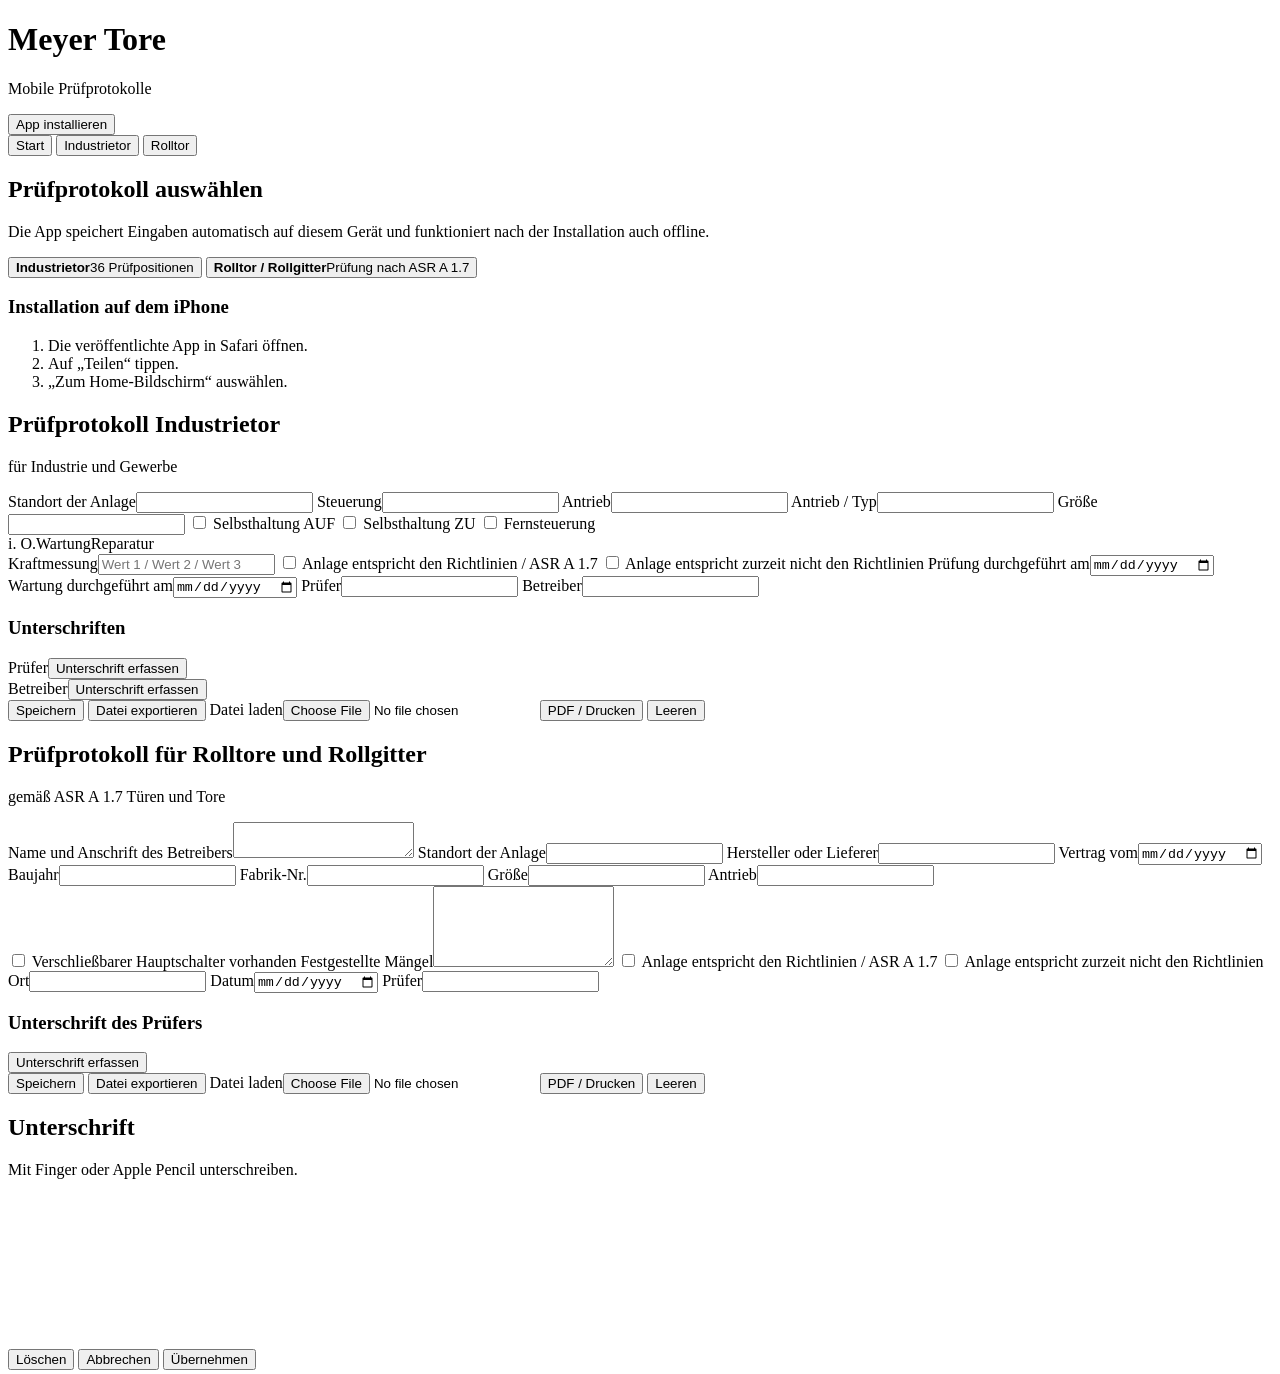
==== meyertore-app/index.html @ a7c9d65f "Add Meyer Tore PWA index" ====
<!doctype html>
<html lang="de">
<head>
<meta charset="utf-8">
<meta name="viewport" content="width=device-width,initial-scale=1,viewport-fit=cover">
<meta name="theme-color" content="#174c2f">
<meta name="apple-mobile-web-app-capable" content="yes">
<meta name="apple-mobile-web-app-status-bar-style" content="default">
<meta name="apple-mobile-web-app-title" content="Meyer Tore">
<link rel="manifest" href="manifest.webmanifest">
<link rel="apple-touch-icon" href="icon.svg">
<link rel="stylesheet" href="styles.css">
<title>Meyer Tore Prüfprotokolle</title>
</head>
<body>
<header class="app-header">
  <div>
    <h1>Meyer Tore</h1>
    <p>Mobile Prüfprotokolle</p>
  </div>
  <button id="installBtn" class="ghost hidden">App installieren</button>
</header>

<nav class="tabs no-print">
  <button class="tab active" data-view="home">Start</button>
  <button class="tab" data-view="industrial">Industrietor</button>
  <button class="tab" data-view="roll">Rolltor</button>
</nav>

<main>
<section id="home" class="view active">
  <div class="hero card">
    <h2>Prüfprotokoll auswählen</h2>
    <p>Die App speichert Eingaben automatisch auf diesem Gerät und funktioniert nach der Installation auch offline.</p>
    <div class="choice-grid">
      <button class="choice" data-open="industrial"><strong>Industrietor</strong><span>36 Prüfpositionen</span></button>
      <button class="choice" data-open="roll"><strong>Rolltor / Rollgitter</strong><span>Prüfung nach ASR A 1.7</span></button>
    </div>
  </div>
  <div class="card">
    <h3>Installation auf dem iPhone</h3>
    <ol>
      <li>Die veröffentlichte App in Safari öffnen.</li>
      <li>Auf „Teilen“ tippen.</li>
      <li>„Zum Home-Bildschirm“ auswählen.</li>
    </ol>
  </div>
</section>

<section id="industrial" class="view">
<form id="industrialForm" autocomplete="off">
  <div class="document-head">
    <h2>Prüfprotokoll Industrietor</h2>
    <p>für Industrie und Gewerbe</p>
  </div>
  <div class="card form-grid">
    <label class="wide">Standort der Anlage<input name="standort" type="text"></label>
    <label>Steuerung<input name="steuerung" type="text"></label>
    <label>Antrieb<input name="antrieb_kopf" type="text"></label>
    <label>Antrieb / Typ<input name="antrieb" type="text"></label>
    <label>Größe<input name="groesse" type="text"></label>
    <label class="check-line"><input name="selbsthaltung_auf" type="checkbox"> Selbsthaltung AUF</label>
    <label class="check-line"><input name="selbsthaltung_zu" type="checkbox"> Selbsthaltung ZU</label>
    <label class="check-line"><input name="fernsteuerung" type="checkbox"> Fernsteuerung</label>
  </div>
  <div class="card">
    <div class="status-legend"><span>i. O.</span><span>Wartung</span><span>Reparatur</span></div>
    <div id="industrialRows"></div>
  </div>
  <div class="card form-grid">
    <label class="wide">Kraftmessung<input name="kraftmessung" type="text" placeholder="Wert 1 / Wert 2 / Wert 3"></label>
    <label class="check-line wide"><input name="entspricht" type="checkbox"> Anlage entspricht den Richtlinien / ASR A 1.7</label>
    <label class="check-line wide"><input name="entspricht_nicht" type="checkbox"> Anlage entspricht zurzeit nicht den Richtlinien</label>
    <label>Prüfung durchgeführt am<input name="pruefung_datum" type="date"></label>
    <label>Wartung durchgeführt am<input name="wartung_datum" type="date"></label>
    <label>Prüfer<input name="pruefer" type="text"></label>
    <label>Betreiber<input name="betreiber" type="text"></label>
  </div>
  <div class="card signatures">
    <h3>Unterschriften</h3>
    <div class="signature-grid">
      <div><label>Prüfer</label><button type="button" class="signature-launch" data-signature="industrial_pruefer">Unterschrift erfassen</button><img class="signature-preview" data-preview="industrial_pruefer" alt=""></div>
      <div><label>Betreiber</label><button type="button" class="signature-launch" data-signature="industrial_betreiber">Unterschrift erfassen</button><img class="signature-preview" data-preview="industrial_betreiber" alt=""></div>
    </div>
  </div>
  <div class="actions no-print">
    <button type="button" data-save="industrial">Speichern</button>
    <button type="button" data-export="industrial">Datei exportieren</button>
    <label class="file-btn">Datei laden<input type="file" data-import="industrial" accept=".json"></label>
    <button type="button" data-print="industrial">PDF / Drucken</button>
    <button type="button" class="danger" data-reset="industrial">Leeren</button>
  </div>
</form>
</section>

<section id="roll" class="view">
<form id="rollForm" autocomplete="off">
  <div class="document-head">
    <h2>Prüfprotokoll für Rolltore und Rollgitter</h2>
    <p>gemäß ASR A 1.7 Türen und Tore</p>
  </div>
  <div class="card form-grid">
    <label class="wide">Name und Anschrift des Betreibers<textarea name="betreiber"></textarea></label>
    <label class="wide">Standort der Anlage<input name="standort" type="text"></label>
    <label class="wide">Hersteller oder Lieferer<input name="hersteller" type="text"></label>
    <label>Vertrag vom<input name="vertrag" type="date"></label>
    <label>Baujahr<input name="baujahr" type="text" inputmode="numeric"></label>
    <label>Fabrik-Nr.<input name="fabriknr" type="text"></label>
    <label>Größe<input name="groesse" type="text"></label>
    <label>Antrieb<input name="antrieb" type="text"></label>
  </div>
  <div id="rollSections"></div>
  <div class="card form-grid">
    <label class="check-line wide"><input name="hauptschalter" type="checkbox"> Verschließbarer Hauptschalter vorhanden</label>
    <label class="wide">Festgestellte Mängel<textarea name="maengel" rows="5"></textarea></label>
    <label class="check-line wide"><input name="entspricht" type="checkbox"> Anlage entspricht den Richtlinien / ASR A 1.7</label>
    <label class="check-line wide"><input name="entspricht_nicht" type="checkbox"> Anlage entspricht zurzeit nicht den Richtlinien</label>
    <label>Ort<input name="ort" type="text"></label>
    <label>Datum<input name="datum" type="date"></label>
    <label>Prüfer<input name="pruefer" type="text"></label>
  </div>
  <div class="card signatures">
    <h3>Unterschrift des Prüfers</h3>
    <button type="button" class="signature-launch" data-signature="roll_pruefer">Unterschrift erfassen</button>
    <img class="signature-preview" data-preview="roll_pruefer" alt="">
  </div>
  <div class="actions no-print">
    <button type="button" data-save="roll">Speichern</button>
    <button type="button" data-export="roll">Datei exportieren</button>
    <label class="file-btn">Datei laden<input type="file" data-import="roll" accept=".json"></label>
    <button type="button" data-print="roll">PDF / Drucken</button>
    <button type="button" class="danger" data-reset="roll">Leeren</button>
  </div>
</form>
</section>
</main>

<div id="signatureDialog" class="signature-dialog hidden" role="dialog" aria-modal="true">
  <div class="signature-panel">
    <h2>Unterschrift</h2>
    <p>Mit Finger oder Apple Pencil unterschreiben.</p>
    <div class="signature-canvas-wrap"><canvas id="signatureCanvas"></canvas></div>
    <div class="signature-actions">
      <button id="sigClear" type="button">Löschen</button>
      <button id="sigCancel" type="button" class="danger">Abbrechen</button>
      <button id="sigApply" type="button">Übernehmen</button>
    </div>
  </div>
</div>

<div id="toast" class="toast hidden"></div>
<script id="industrialData" type="application/json">["Strom abschalten, Tor abkuppeln (geschlossener Zustand)", "Ankerbefestigungen", "Sitz aller Befestigungsschrauben einschließlich Dübel", "Schweißnähte", "Laufschienen und -übergänge", "Sitz aller Befestigungsschrauben (Torblatt)", "Mittelscharniere, Scharnierrollenhalter, Laufrollen", "Laufrolleneinstellung", "Torverschluss", "Schlupftür und Türschließer", "Sitz aller Befestigungsschrauben (Federwelle)", "Torsionsfederoberfläche", "Seiltrommelsitz am Wellenhalter", "Drahtseilauflage", "Kugellager und Kugellagersitz", "Scheiben und Splinte", "Handkettenzug / Handseilzug", "Drahtseile", "Fangvorrichtung (gemäß Betriebsanleitung)", "Federbruchsicherung (gemäß Betriebsanleitung)", "Federspannung / Probelauf von Hand", "Endschalterfunktion", "Endschaltereinstellung", "Schlupftürkontakt", "Unfallschutz", "Schnellentriegelung", "Befestigungsschrauben an Motor und Aufhängung", "Anschlüsse und Verdrahtung", "Führungsschlitten", "Notentriegelung", "Kupplung", "Schlaffseilsicherung (nur bei Wellenantrieb)", "Tor einkuppeln, Strom einschalten, Probelauf", "Reichweite der Fernsteuerung", "Not-Befehlseinrichtung", "Kraftmessung"]</script>
<script id="rollData" type="application/json">[["1. Antrieb", ["Motor- und Konsolenbefestigung", "Geräusche und Dichtigkeit von Motor und Getrieben", "Nothandbetätigung und elektrische Verriegelung"]], ["2. Schaltautomat", ["Endschaltereinstellung und Funktion", "Funktion des Hauptstromendschalters", "Einstellung des Motorschutzschalters", "Elektrische und mechanische Funktion des Drucktasters"]], ["3. Abrollsicherung / Fangvorrichtung", ["Befestigung und Zustand", "Bewegliche Teile: Verschleiß, Korrosion und Gängigkeit", "Schild: Vollständigkeit und Lesbarkeit"]], ["5. Welle, Andruckwelle und Lagerung", ["Schweißnähte der Achszapfen und Konsolen", "Achszapfen, Lager und Stellringe", "Befestigung der Lagerkonsolen"]], ["6. Panzer", ["Zustand und Verschleiß", "Aufhängung und Befestigungsschrauben"]], ["7. Unterschienenabschaltung", ["Kontaktschiene: Zustand und Funktion"]], ["8. Führungsschiene", ["Befestigung und Zustand (Deformation)", "Verschleiß und Schmierung", "Einlauftrichter", "Kunststoffeinlagen: Zustand und Sitz"]]]</script>
<script src="app.js"></script>
</body>
</html>
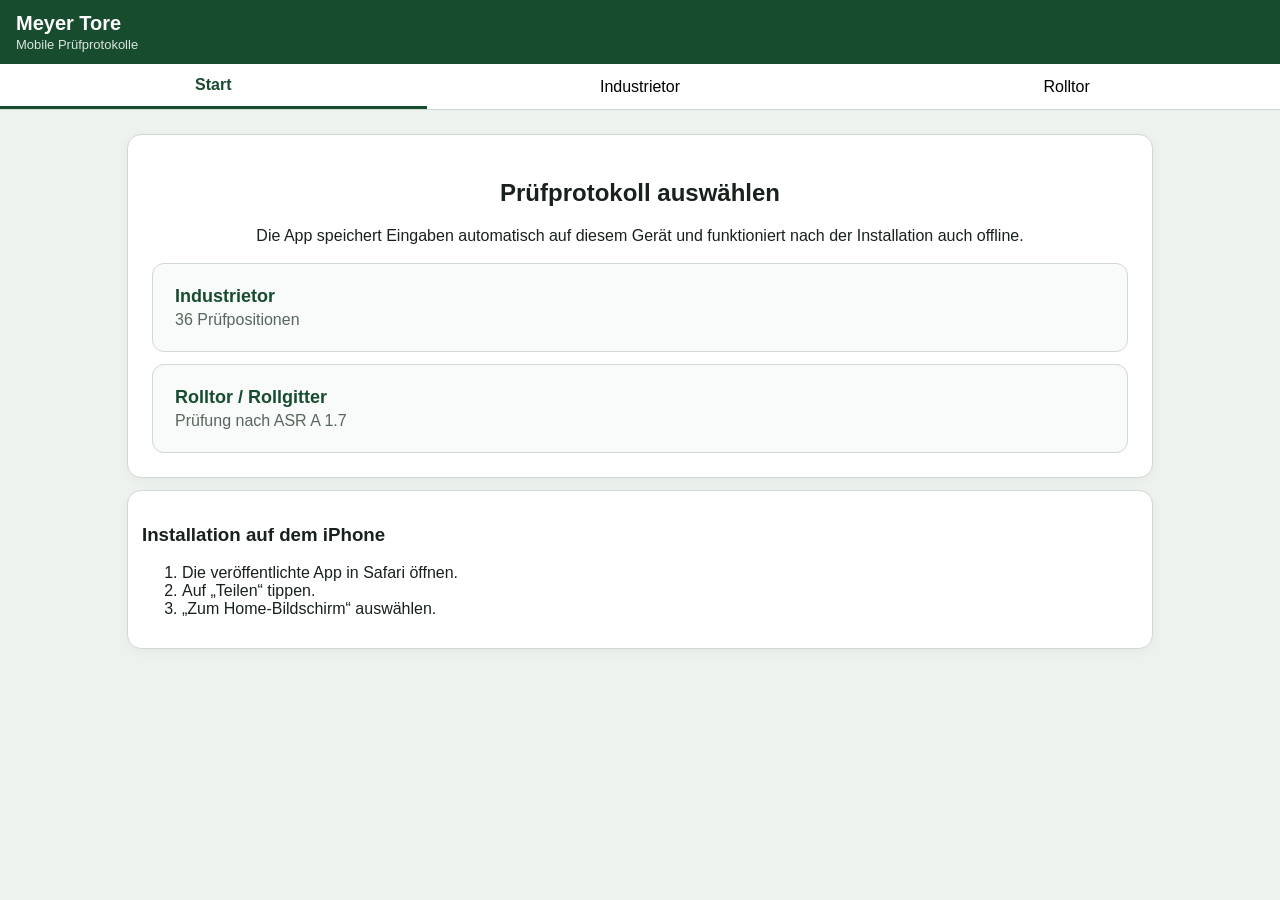
==== commit f305c01f: "Originalgetreuen A4-Druckmodus in PWA aktivieren" ====
--- a/meyertore-app/index.html
+++ b/meyertore-app/index.html
@@ -10,147 +10,22 @@
 <link rel="manifest" href="manifest.webmanifest">
 <link rel="apple-touch-icon" href="icon.svg">
 <link rel="stylesheet" href="styles.css">
+<link rel="stylesheet" href="print-original.css">
 <title>Meyer Tore Prüfprotokolle</title>
 </head>
 <body>
-<header class="app-header">
-  <div>
-    <h1>Meyer Tore</h1>
-    <p>Mobile Prüfprotokolle</p>
-  </div>
-  <button id="installBtn" class="ghost hidden">App installieren</button>
-</header>
-
-<nav class="tabs no-print">
-  <button class="tab active" data-view="home">Start</button>
-  <button class="tab" data-view="industrial">Industrietor</button>
-  <button class="tab" data-view="roll">Rolltor</button>
-</nav>
-
+<header class="app-header"><div><h1>Meyer Tore</h1><p>Mobile Prüfprotokolle</p></div><button id="installBtn" class="ghost hidden">App installieren</button></header>
+<nav class="tabs no-print"><button class="tab active" data-view="home">Start</button><button class="tab" data-view="industrial">Industrietor</button><button class="tab" data-view="roll">Rolltor</button></nav>
 <main>
-<section id="home" class="view active">
-  <div class="hero card">
-    <h2>Prüfprotokoll auswählen</h2>
-    <p>Die App speichert Eingaben automatisch auf diesem Gerät und funktioniert nach der Installation auch offline.</p>
-    <div class="choice-grid">
-      <button class="choice" data-open="industrial"><strong>Industrietor</strong><span>36 Prüfpositionen</span></button>
-      <button class="choice" data-open="roll"><strong>Rolltor / Rollgitter</strong><span>Prüfung nach ASR A 1.7</span></button>
-    </div>
-  </div>
-  <div class="card">
-    <h3>Installation auf dem iPhone</h3>
-    <ol>
-      <li>Die veröffentlichte App in Safari öffnen.</li>
-      <li>Auf „Teilen“ tippen.</li>
-      <li>„Zum Home-Bildschirm“ auswählen.</li>
-    </ol>
-  </div>
-</section>
-
-<section id="industrial" class="view">
-<form id="industrialForm" autocomplete="off">
-  <div class="document-head">
-    <h2>Prüfprotokoll Industrietor</h2>
-    <p>für Industrie und Gewerbe</p>
-  </div>
-  <div class="card form-grid">
-    <label class="wide">Standort der Anlage<input name="standort" type="text"></label>
-    <label>Steuerung<input name="steuerung" type="text"></label>
-    <label>Antrieb<input name="antrieb_kopf" type="text"></label>
-    <label>Antrieb / Typ<input name="antrieb" type="text"></label>
-    <label>Größe<input name="groesse" type="text"></label>
-    <label class="check-line"><input name="selbsthaltung_auf" type="checkbox"> Selbsthaltung AUF</label>
-    <label class="check-line"><input name="selbsthaltung_zu" type="checkbox"> Selbsthaltung ZU</label>
-    <label class="check-line"><input name="fernsteuerung" type="checkbox"> Fernsteuerung</label>
-  </div>
-  <div class="card">
-    <div class="status-legend"><span>i. O.</span><span>Wartung</span><span>Reparatur</span></div>
-    <div id="industrialRows"></div>
-  </div>
-  <div class="card form-grid">
-    <label class="wide">Kraftmessung<input name="kraftmessung" type="text" placeholder="Wert 1 / Wert 2 / Wert 3"></label>
-    <label class="check-line wide"><input name="entspricht" type="checkbox"> Anlage entspricht den Richtlinien / ASR A 1.7</label>
-    <label class="check-line wide"><input name="entspricht_nicht" type="checkbox"> Anlage entspricht zurzeit nicht den Richtlinien</label>
-    <label>Prüfung durchgeführt am<input name="pruefung_datum" type="date"></label>
-    <label>Wartung durchgeführt am<input name="wartung_datum" type="date"></label>
-    <label>Prüfer<input name="pruefer" type="text"></label>
-    <label>Betreiber<input name="betreiber" type="text"></label>
-  </div>
-  <div class="card signatures">
-    <h3>Unterschriften</h3>
-    <div class="signature-grid">
-      <div><label>Prüfer</label><button type="button" class="signature-launch" data-signature="industrial_pruefer">Unterschrift erfassen</button><img class="signature-preview" data-preview="industrial_pruefer" alt=""></div>
-      <div><label>Betreiber</label><button type="button" class="signature-launch" data-signature="industrial_betreiber">Unterschrift erfassen</button><img class="signature-preview" data-preview="industrial_betreiber" alt=""></div>
-    </div>
-  </div>
-  <div class="actions no-print">
-    <button type="button" data-save="industrial">Speichern</button>
-    <button type="button" data-export="industrial">Datei exportieren</button>
-    <label class="file-btn">Datei laden<input type="file" data-import="industrial" accept=".json"></label>
-    <button type="button" data-print="industrial">PDF / Drucken</button>
-    <button type="button" class="danger" data-reset="industrial">Leeren</button>
-  </div>
-</form>
-</section>
-
-<section id="roll" class="view">
-<form id="rollForm" autocomplete="off">
-  <div class="document-head">
-    <h2>Prüfprotokoll für Rolltore und Rollgitter</h2>
-    <p>gemäß ASR A 1.7 Türen und Tore</p>
-  </div>
-  <div class="card form-grid">
-    <label class="wide">Name und Anschrift des Betreibers<textarea name="betreiber"></textarea></label>
-    <label class="wide">Standort der Anlage<input name="standort" type="text"></label>
-    <label class="wide">Hersteller oder Lieferer<input name="hersteller" type="text"></label>
-    <label>Vertrag vom<input name="vertrag" type="date"></label>
-    <label>Baujahr<input name="baujahr" type="text" inputmode="numeric"></label>
-    <label>Fabrik-Nr.<input name="fabriknr" type="text"></label>
-    <label>Größe<input name="groesse" type="text"></label>
-    <label>Antrieb<input name="antrieb" type="text"></label>
-  </div>
-  <div id="rollSections"></div>
-  <div class="card form-grid">
-    <label class="check-line wide"><input name="hauptschalter" type="checkbox"> Verschließbarer Hauptschalter vorhanden</label>
-    <label class="wide">Festgestellte Mängel<textarea name="maengel" rows="5"></textarea></label>
-    <label class="check-line wide"><input name="entspricht" type="checkbox"> Anlage entspricht den Richtlinien / ASR A 1.7</label>
-    <label class="check-line wide"><input name="entspricht_nicht" type="checkbox"> Anlage entspricht zurzeit nicht den Richtlinien</label>
-    <label>Ort<input name="ort" type="text"></label>
-    <label>Datum<input name="datum" type="date"></label>
-    <label>Prüfer<input name="pruefer" type="text"></label>
-  </div>
-  <div class="card signatures">
-    <h3>Unterschrift des Prüfers</h3>
-    <button type="button" class="signature-launch" data-signature="roll_pruefer">Unterschrift erfassen</button>
-    <img class="signature-preview" data-preview="roll_pruefer" alt="">
-  </div>
-  <div class="actions no-print">
-    <button type="button" data-save="roll">Speichern</button>
-    <button type="button" data-export="roll">Datei exportieren</button>
-    <label class="file-btn">Datei laden<input type="file" data-import="roll" accept=".json"></label>
-    <button type="button" data-print="roll">PDF / Drucken</button>
-    <button type="button" class="danger" data-reset="roll">Leeren</button>
-  </div>
-</form>
-</section>
+<section id="home" class="view active"><div class="hero card"><h2>Prüfprotokoll auswählen</h2><p>Die App speichert Eingaben automatisch auf diesem Gerät und funktioniert nach der Installation auch offline.</p><div class="choice-grid"><button class="choice" data-open="industrial"><strong>Industrietor</strong><span>36 Prüfpositionen</span></button><button class="choice" data-open="roll"><strong>Rolltor / Rollgitter</strong><span>Prüfung nach ASR A 1.7</span></button></div></div><div class="card"><h3>Installation auf dem iPhone</h3><ol><li>Die veröffentlichte App in Safari öffnen.</li><li>Auf „Teilen“ tippen.</li><li>„Zum Home-Bildschirm“ auswählen.</li></ol></div></section>
+<section id="industrial" class="view"><form id="industrialForm" autocomplete="off"><div class="document-head"><h2>Prüfprotokoll Industrietor</h2><p>für Industrie und Gewerbe</p></div><div class="card form-grid"><label class="wide">Standort der Anlage<input name="standort" type="text"></label><label>Steuerung<input name="steuerung" type="text"></label><label>Antrieb<input name="antrieb_kopf" type="text"></label><label>Antrieb / Typ<input name="antrieb" type="text"></label><label>Größe<input name="groesse" type="text"></label><label class="check-line"><input name="selbsthaltung_auf" type="checkbox"> Selbsthaltung AUF</label><label class="check-line"><input name="selbsthaltung_zu" type="checkbox"> Selbsthaltung ZU</label><label class="check-line"><input name="fernsteuerung" type="checkbox"> Fernsteuerung</label></div><div class="card"><div class="status-legend"><span>i. O.</span><span>Wartung</span><span>Reparatur</span></div><div id="industrialRows"></div></div><div class="card form-grid"><label class="wide">Kraftmessung<input name="kraftmessung" type="text" placeholder="Wert 1 / Wert 2 / Wert 3"></label><label class="check-line wide"><input name="entspricht" type="checkbox"> Anlage entspricht den Richtlinien / ASR A 1.7</label><label class="check-line wide"><input name="entspricht_nicht" type="checkbox"> Anlage entspricht zurzeit nicht den Richtlinien</label><label>Prüfung durchgeführt am<input name="pruefung_datum" type="date"></label><label>Wartung durchgeführt am<input name="wartung_datum" type="date"></label><label>Prüfer<input name="pruefer" type="text"></label><label>Betreiber<input name="betreiber" type="text"></label></div><div class="card signatures"><h3>Unterschriften</h3><div class="signature-grid"><div><label>Prüfer</label><button type="button" class="signature-launch" data-signature="industrial_pruefer">Unterschrift erfassen</button><img class="signature-preview" data-preview="industrial_pruefer" alt=""></div><div><label>Betreiber</label><button type="button" class="signature-launch" data-signature="industrial_betreiber">Unterschrift erfassen</button><img class="signature-preview" data-preview="industrial_betreiber" alt=""></div></div></div><div class="actions no-print"><button type="button" data-save="industrial">Speichern</button><button type="button" data-export="industrial">Datei exportieren</button><label class="file-btn">Datei laden<input type="file" data-import="industrial" accept=".json"></label><button type="button" data-print="industrial">PDF / Drucken</button><button type="button" class="danger" data-reset="industrial">Leeren</button></div></form></section>
+<section id="roll" class="view"><form id="rollForm" autocomplete="off"><div class="document-head"><h2>Prüfprotokoll für Rolltore und Rollgitter</h2><p>gemäß ASR A 1.7 Türen und Tore</p></div><div class="card form-grid"><label class="wide">Name und Anschrift des Betreibers<textarea name="betreiber"></textarea></label><label class="wide">Standort der Anlage<input name="standort" type="text"></label><label class="wide">Hersteller oder Lieferer<input name="hersteller" type="text"></label><label>Vertrag vom<input name="vertrag" type="date"></label><label>Baujahr<input name="baujahr" type="text" inputmode="numeric"></label><label>Fabrik-Nr.<input name="fabriknr" type="text"></label><label>Größe<input name="groesse" type="text"></label><label>Antrieb<input name="antrieb" type="text"></label></div><div id="rollSections"></div><div class="card form-grid"><label class="check-line wide"><input name="hauptschalter" type="checkbox"> Verschließbarer Hauptschalter vorhanden</label><label class="wide">Festgestellte Mängel<textarea name="maengel" rows="5"></textarea></label><label class="check-line wide"><input name="entspricht" type="checkbox"> Anlage entspricht den Richtlinien / ASR A 1.7</label><label class="check-line wide"><input name="entspricht_nicht" type="checkbox"> Anlage entspricht zurzeit nicht den Richtlinien</label><label>Ort<input name="ort" type="text"></label><label>Datum<input name="datum" type="date"></label><label>Prüfer<input name="pruefer" type="text"></label></div><div class="card signatures"><h3>Unterschrift des Prüfers</h3><button type="button" class="signature-launch" data-signature="roll_pruefer">Unterschrift erfassen</button><img class="signature-preview" data-preview="roll_pruefer" alt=""></div><div class="actions no-print"><button type="button" data-save="roll">Speichern</button><button type="button" data-export="roll">Datei exportieren</button><label class="file-btn">Datei laden<input type="file" data-import="roll" accept=".json"></label><button type="button" data-print="roll">PDF / Drucken</button><button type="button" class="danger" data-reset="roll">Leeren</button></div></form></section>
 </main>
-
-<div id="signatureDialog" class="signature-dialog hidden" role="dialog" aria-modal="true">
-  <div class="signature-panel">
-    <h2>Unterschrift</h2>
-    <p>Mit Finger oder Apple Pencil unterschreiben.</p>
-    <div class="signature-canvas-wrap"><canvas id="signatureCanvas"></canvas></div>
-    <div class="signature-actions">
-      <button id="sigClear" type="button">Löschen</button>
-      <button id="sigCancel" type="button" class="danger">Abbrechen</button>
-      <button id="sigApply" type="button">Übernehmen</button>
-    </div>
-  </div>
-</div>
-
+<div id="signatureDialog" class="signature-dialog hidden" role="dialog" aria-modal="true"><div class="signature-panel"><h2>Unterschrift</h2><p>Mit Finger oder Apple Pencil unterschreiben.</p><div class="signature-canvas-wrap"><canvas id="signatureCanvas"></canvas></div><div class="signature-actions"><button id="sigClear" type="button">Löschen</button><button id="sigCancel" type="button" class="danger">Abbrechen</button><button id="sigApply" type="button">Übernehmen</button></div></div></div>
 <div id="toast" class="toast hidden"></div>
 <script id="industrialData" type="application/json">["Strom abschalten, Tor abkuppeln (geschlossener Zustand)", "Ankerbefestigungen", "Sitz aller Befestigungsschrauben einschließlich Dübel", "Schweißnähte", "Laufschienen und -übergänge", "Sitz aller Befestigungsschrauben (Torblatt)", "Mittelscharniere, Scharnierrollenhalter, Laufrollen", "Laufrolleneinstellung", "Torverschluss", "Schlupftür und Türschließer", "Sitz aller Befestigungsschrauben (Federwelle)", "Torsionsfederoberfläche", "Seiltrommelsitz am Wellenhalter", "Drahtseilauflage", "Kugellager und Kugellagersitz", "Scheiben und Splinte", "Handkettenzug / Handseilzug", "Drahtseile", "Fangvorrichtung (gemäß Betriebsanleitung)", "Federbruchsicherung (gemäß Betriebsanleitung)", "Federspannung / Probelauf von Hand", "Endschalterfunktion", "Endschaltereinstellung", "Schlupftürkontakt", "Unfallschutz", "Schnellentriegelung", "Befestigungsschrauben an Motor und Aufhängung", "Anschlüsse und Verdrahtung", "Führungsschlitten", "Notentriegelung", "Kupplung", "Schlaffseilsicherung (nur bei Wellenantrieb)", "Tor einkuppeln, Strom einschalten, Probelauf", "Reichweite der Fernsteuerung", "Not-Befehlseinrichtung", "Kraftmessung"]</script>
 <script id="rollData" type="application/json">[["1. Antrieb", ["Motor- und Konsolenbefestigung", "Geräusche und Dichtigkeit von Motor und Getrieben", "Nothandbetätigung und elektrische Verriegelung"]], ["2. Schaltautomat", ["Endschaltereinstellung und Funktion", "Funktion des Hauptstromendschalters", "Einstellung des Motorschutzschalters", "Elektrische und mechanische Funktion des Drucktasters"]], ["3. Abrollsicherung / Fangvorrichtung", ["Befestigung und Zustand", "Bewegliche Teile: Verschleiß, Korrosion und Gängigkeit", "Schild: Vollständigkeit und Lesbarkeit"]], ["5. Welle, Andruckwelle und Lagerung", ["Schweißnähte der Achszapfen und Konsolen", "Achszapfen, Lager und Stellringe", "Befestigung der Lagerkonsolen"]], ["6. Panzer", ["Zustand und Verschleiß", "Aufhängung und Befestigungsschrauben"]], ["7. Unterschienenabschaltung", ["Kontaktschiene: Zustand und Funktion"]], ["8. Führungsschiene", ["Befestigung und Zustand (Deformation)", "Verschleiß und Schmierung", "Einlauftrichter", "Kunststoffeinlagen: Zustand und Sitz"]]]</script>
 <script src="app.js"></script>
+<script src="print-original.js"></script>
 </body>
-</html>
+</html>
--- a/meyertore-app/styles.css
+++ b/meyertore-app/styles.css
@@ -0,0 +1,33 @@
+:root{--green:#174c2f;--green2:#246b45;--bg:#eef2ef;--card:#fff;--line:#cfd8d2;--danger:#a52a2a;--text:#18211c}
+*{box-sizing:border-box}html{font-family:Arial,Helvetica,sans-serif;color:var(--text);background:var(--bg)}
+body{margin:0;padding-bottom:env(safe-area-inset-bottom)}button,input,textarea,select{font:inherit}
+.app-header{position:sticky;top:0;z-index:20;display:flex;justify-content:space-between;align-items:center;padding:12px 16px;background:var(--green);color:#fff}
+.app-header h1{font-size:20px;margin:0}.app-header p{margin:2px 0 0;font-size:13px;opacity:.85}
+.ghost{background:transparent;border:1px solid #fff;color:#fff;border-radius:8px;padding:8px 10px}.hidden{display:none!important}
+.tabs{position:sticky;top:64px;z-index:19;display:grid;grid-template-columns:repeat(3,1fr);background:#fff;border-bottom:1px solid var(--line)}
+.tab{border:0;background:#fff;padding:12px 6px}.tab.active{color:var(--green);font-weight:700;border-bottom:3px solid var(--green)}
+main{max-width:1050px;margin:auto;padding:12px}.view{display:none}.view.active{display:block}
+.card{background:var(--card);border:1px solid var(--line);border-radius:14px;padding:14px;margin:12px 0;box-shadow:0 3px 12px rgba(0,0,0,.04)}
+.hero{text-align:center;padding:24px}.choice-grid{display:grid;gap:12px;margin-top:18px}.choice{padding:22px;border:1px solid var(--line);border-radius:12px;background:#f8fbf9;text-align:left}.choice strong,.choice span{display:block}.choice strong{font-size:18px;color:var(--green)}.choice span{margin-top:4px;color:#58665e}
+.document-head{text-align:center;padding:14px}.document-head h2{margin:0}.document-head p{margin:5px 0 0}
+.form-grid{display:grid;grid-template-columns:repeat(2,minmax(0,1fr));gap:12px}.wide{grid-column:1/-1}
+label{display:flex;flex-direction:column;gap:6px;font-weight:700;font-size:14px}
+input[type=text],input[type=date],textarea,select{width:100%;min-height:46px;border:1px solid #9dac9f;border-radius:9px;padding:10px 12px;background:#fff;color:#111;font-size:16px}
+textarea{resize:vertical}.check-line{flex-direction:row;align-items:center;min-height:42px}.check-line input{width:24px;height:24px}
+.status-legend{display:grid;grid-template-columns:1fr repeat(3,70px);font-size:12px;font-weight:700;text-align:center;padding:0 0 8px}
+.inspect-row{display:grid;grid-template-columns:minmax(0,1fr) repeat(3,70px);align-items:center;border-top:1px solid #e2e8e4;padding:10px 0;gap:4px}
+.inspect-title{font-size:14px}.status-cell{display:flex;justify-content:center}.status-cell input{width:27px;height:27px}
+.inspect-note{grid-column:1/-1;margin-top:6px}.inspect-note input{min-height:40px}
+.section-heading{margin:18px 0 6px;color:var(--green)}
+.signature-grid{display:grid;grid-template-columns:1fr 1fr;gap:14px}.signature-launch{min-height:48px;border:0;border-radius:9px;background:var(--green2);color:#fff;font-weight:700}
+.signature-preview{display:none;width:100%;height:100px;object-fit:contain;border-bottom:1px solid #333;background:#fff;margin-top:8px}.signature-preview.has-signature{display:block}
+.actions{position:sticky;bottom:0;z-index:15;display:flex;gap:8px;overflow-x:auto;padding:10px;background:rgba(238,242,239,.96);border-top:1px solid var(--line)}
+.actions button,.file-btn{flex:0 0 auto;border:0;border-radius:9px;padding:12px 14px;background:var(--green);color:#fff;font-weight:700}.file-btn input{display:none}.danger{background:var(--danger)!important}
+.signature-dialog{position:fixed;inset:0;z-index:999;background:rgba(0,0,0,.92);padding:max(12px,env(safe-area-inset-top)) 12px max(12px,env(safe-area-inset-bottom));touch-action:none}
+.signature-panel{height:100%;display:flex;flex-direction:column;color:#fff}.signature-panel h2{margin:0}.signature-panel p{margin:5px 0 10px;color:#ddd}
+.signature-canvas-wrap{flex:1;min-height:280px;background:#fff;border-radius:12px;overflow:hidden;touch-action:none}
+#signatureCanvas{display:block;width:100%;height:100%;touch-action:none;background:#fff}
+.signature-actions{display:grid;grid-template-columns:1fr 1fr 1fr;gap:8px;padding-top:10px}.signature-actions button{min-height:50px;border:0;border-radius:9px;background:var(--green2);color:#fff;font-weight:700}
+.toast{position:fixed;left:50%;bottom:90px;transform:translateX(-50%);z-index:1100;background:#111;color:#fff;padding:10px 14px;border-radius:9px}
+@media(max-width:650px){.form-grid,.signature-grid{grid-template-columns:1fr}.wide{grid-column:auto}.status-legend,.inspect-row{grid-template-columns:minmax(0,1fr) repeat(3,52px)}.inspect-title{font-size:13px}.status-legend{font-size:10px}.app-header{min-height:64px}}
+@media print{body{background:#fff}.app-header,.tabs,.no-print{display:none!important}main{max-width:none;padding:0}.view{display:none!important}.view.active{display:block!important}.card{box-shadow:none;border-radius:0;break-inside:avoid}.signature-preview{display:block!important}.inspect-row{break-inside:avoid}input,textarea{border:0!important;padding:2px!important}.document-head{padding:0 0 8px}}
--- a/meyertore-app/print-original.css
+++ b/meyertore-app/print-original.css
@@ -0,0 +1 @@
+#printRoot{display:none}.print-page{position:relative;width:210mm;height:297mm;margin:0 auto;overflow:hidden;background:#fff;color:#000;font-family:Arial,Helvetica,sans-serif}.print-doc{position:absolute;inset:4mm 7mm 5mm;font-size:2.55mm;line-height:1.08;color:#000}.print-doc h1{font-size:5.2mm;line-height:1;margin:0;font-weight:800}.print-doc h2{font-size:3.5mm;margin:1.3mm 0 .7mm}.print-line{display:flex;align-items:flex-end;gap:1.5mm;margin:.8mm 0}.print-label{font-weight:700}.print-fill{border-bottom:.25mm solid #000;min-height:3.5mm;flex:1;padding:0 .8mm;white-space:nowrap;overflow:hidden}.print-box{display:inline-flex;width:4mm;height:4mm;border:.25mm solid #000;align-items:center;justify-content:center;font-weight:800;font-size:3.2mm;vertical-align:middle}.ind-head{height:44mm;border:.45mm solid #000;padding:1.3mm}.ind-head-row{display:grid;grid-template-columns:39mm 1fr;gap:2mm;margin-top:5mm}.ind-title{display:flex;gap:4mm;align-items:baseline}.ind-table{width:100%;height:166mm;border-collapse:collapse;table-layout:fixed;font-size:2.28mm}.ind-table th,.ind-table td{border:.25mm solid #000;padding:.3mm .5mm}.ind-table .pos{width:20mm;text-align:center}.ind-table .item{width:83mm}.ind-table .status{width:8mm;text-align:center}.ind-table tr{height:4.25mm}.ind-bottom{border:.45mm solid #000;border-top:0;padding:1.2mm;height:59mm}.ind-note{font-size:3.1mm;margin-bottom:1mm}.ind-checkline{font-size:2.8mm;font-weight:700;margin:1mm 0;display:grid;grid-template-columns:1fr 8mm}.ind-sign-grid{display:grid;grid-template-columns:1fr 1fr;gap:18mm;margin-top:3mm}.ind-sign{height:10mm;border-bottom:.25mm dotted #000;position:relative}.ind-sign img,.roll-sign-box img{position:absolute;left:0;bottom:.5mm;max-height:9mm;max-width:100%}.ind-footer{border:.45mm solid #000;border-top:0;height:13mm;display:grid;grid-template-columns:1fr 1fr;padding:1mm 2mm;font-size:2.5mm}.roll-doc{padding:0 2mm}.roll-title{display:flex;gap:16mm;align-items:baseline;margin-bottom:2mm}.roll-title h1{font-size:5.5mm}.roll-top .print-line{margin:1mm 0}.roll-rule{border-top:.45mm solid #000;margin:1.5mm 0}.roll-legend,.roll-row{display:grid;grid-template-columns:1fr 18mm 18mm}.roll-section{margin:1.2mm 0}.roll-section h2{font-size:3.1mm;margin:.8mm 0}.roll-row{min-height:4mm;align-items:end}.roll-row .dots{border-bottom:.25mm dotted #000;margin-right:2mm}.roll-row .c{text-align:center}.roll-defects .line{height:5mm;border-bottom:.25mm solid #000}.roll-disclaimer{font-size:2.35mm;margin:3mm 0}.roll-result{border-left:.4mm solid #000;border-right:.4mm solid #000}.roll-result>div{display:grid;grid-template-columns:1fr 7mm;border-bottom:.25mm solid #000;padding:.5mm}.roll-sign-row{display:grid;grid-template-columns:1fr 1fr;gap:24mm;margin-top:12mm}.roll-sign-box{height:10mm;border-bottom:.25mm solid #000;position:relative}.roll-footer{border-top:.45mm solid #000;margin-top:4mm;padding-top:1mm;display:grid;grid-template-columns:1fr 1fr;font-weight:700;font-size:2.6mm}@page{size:A4 portrait;margin:0}@media print{html,body{width:210mm!important;height:297mm!important;margin:0!important;padding:0!important;background:#fff!important}body>*:not(#printRoot){display:none!important}#printRoot{display:block!important;width:210mm!important;height:297mm!important}.print-page{display:block!important;page-break-after:avoid;break-after:avoid}}
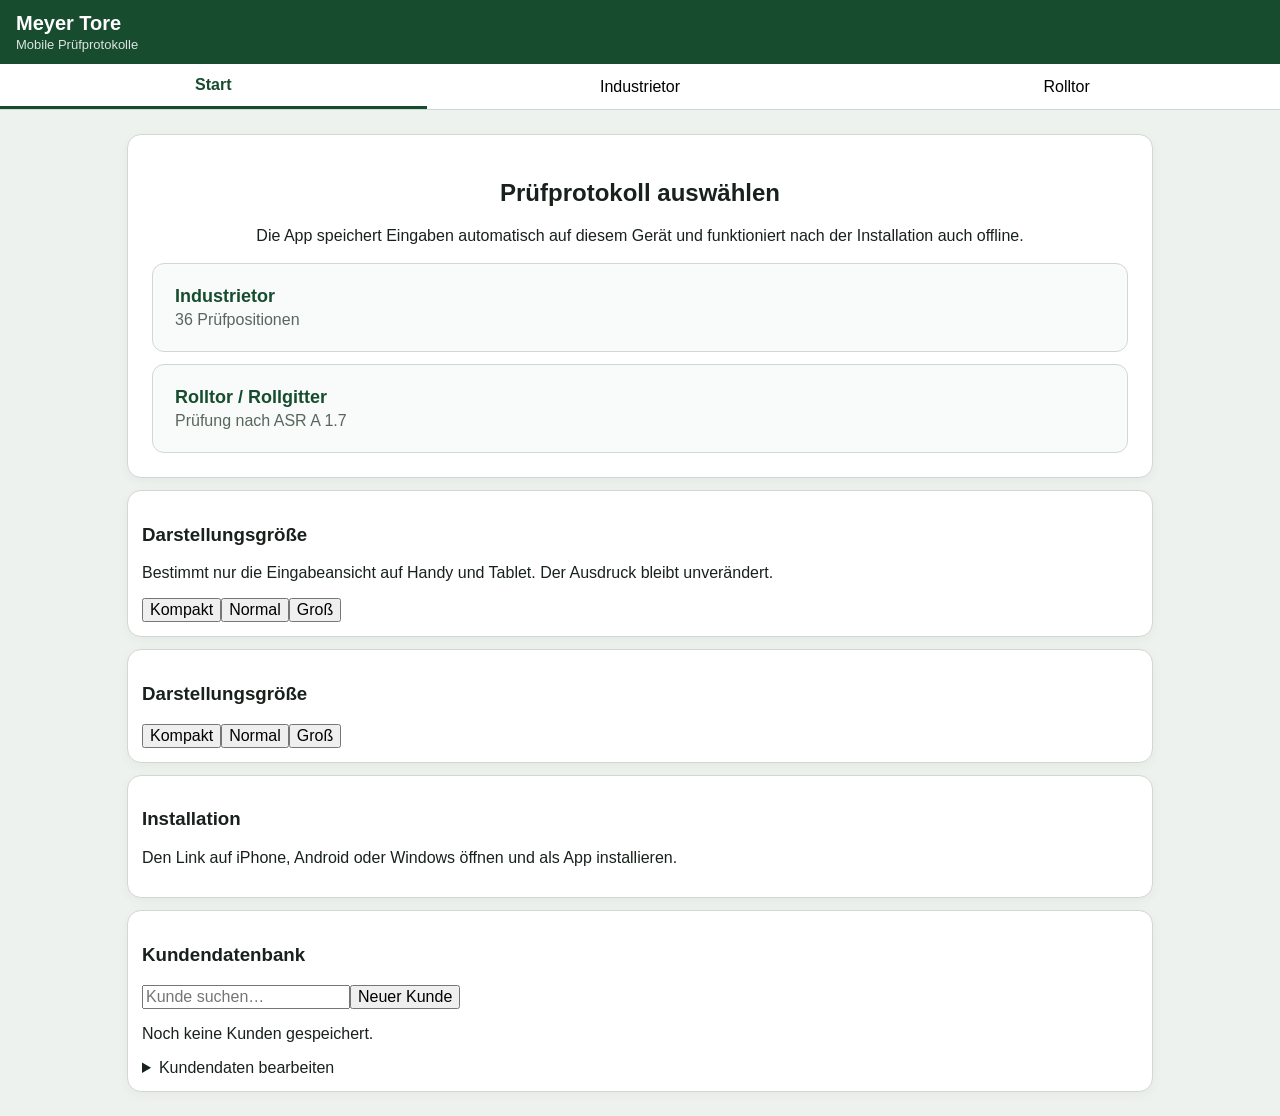
==== commit d4ee2615: "Kundendatenbank und Darstellungsgröße laden" ====
--- a/meyertore-app/index.html
+++ b/meyertore-app/index.html
@@ -1,31 +1,10 @@
 <!doctype html>
-<html lang="de">
-<head>
-<meta charset="utf-8">
-<meta name="viewport" content="width=device-width,initial-scale=1,viewport-fit=cover">
-<meta name="theme-color" content="#174c2f">
-<meta name="apple-mobile-web-app-capable" content="yes">
-<meta name="apple-mobile-web-app-status-bar-style" content="default">
-<meta name="apple-mobile-web-app-title" content="Meyer Tore">
-<link rel="manifest" href="manifest.webmanifest">
-<link rel="apple-touch-icon" href="icon.svg">
-<link rel="stylesheet" href="styles.css">
-<link rel="stylesheet" href="print-original.css">
-<title>Meyer Tore Prüfprotokolle</title>
-</head>
-<body>
+<html lang="de"><head><meta charset="utf-8"><meta name="viewport" content="width=device-width,initial-scale=1,viewport-fit=cover"><meta name="theme-color" content="#174c2f"><meta name="apple-mobile-web-app-capable" content="yes"><meta name="apple-mobile-web-app-status-bar-style" content="default"><meta name="apple-mobile-web-app-title" content="Meyer Tore"><link rel="manifest" href="manifest.webmanifest"><link rel="apple-touch-icon" href="icons/icon-192.png"><link rel="stylesheet" href="styles.css"><link rel="stylesheet" href="print.css"><title>Meyer Tore Prüfprotokolle</title></head><body>
 <header class="app-header"><div><h1>Meyer Tore</h1><p>Mobile Prüfprotokolle</p></div><button id="installBtn" class="ghost hidden">App installieren</button></header>
-<nav class="tabs no-print"><button class="tab active" data-view="home">Start</button><button class="tab" data-view="industrial">Industrietor</button><button class="tab" data-view="roll">Rolltor</button></nav>
-<main>
-<section id="home" class="view active"><div class="hero card"><h2>Prüfprotokoll auswählen</h2><p>Die App speichert Eingaben automatisch auf diesem Gerät und funktioniert nach der Installation auch offline.</p><div class="choice-grid"><button class="choice" data-open="industrial"><strong>Industrietor</strong><span>36 Prüfpositionen</span></button><button class="choice" data-open="roll"><strong>Rolltor / Rollgitter</strong><span>Prüfung nach ASR A 1.7</span></button></div></div><div class="card"><h3>Installation auf dem iPhone</h3><ol><li>Die veröffentlichte App in Safari öffnen.</li><li>Auf „Teilen“ tippen.</li><li>„Zum Home-Bildschirm“ auswählen.</li></ol></div></section>
+<nav class="tabs no-print"><button class="tab active" data-view="home">Start</button><button class="tab" data-view="industrial">Industrietor</button><button class="tab" data-view="roll">Rolltor</button></nav><main>
+<section id="home" class="view active"><div class="hero card"><h2>Prüfprotokoll auswählen</h2><p>Die App speichert Eingaben automatisch auf diesem Gerät und funktioniert nach der Installation auch offline.</p><div class="choice-grid"><button class="choice" data-open="industrial"><strong>Industrietor</strong><span>36 Prüfpositionen</span></button><button class="choice" data-open="roll"><strong>Rolltor / Rollgitter</strong><span>Prüfung nach ASR A 1.7</span></button></div></div><div class="card"><h3>Darstellungsgröße</h3><div class="density-chooser"><button type="button" class="density-option" data-density="compact">Kompakt</button><button type="button" class="density-option" data-density="normal">Normal</button><button type="button" class="density-option" data-density="large">Groß</button></div></div><div class="card"><h3>Installation</h3><p>Den Link auf iPhone, Android oder Windows öffnen und als App installieren.</p></div></section>
 <section id="industrial" class="view"><form id="industrialForm" autocomplete="off"><div class="document-head"><h2>Prüfprotokoll Industrietor</h2><p>für Industrie und Gewerbe</p></div><div class="card form-grid"><label class="wide">Standort der Anlage<input name="standort" type="text"></label><label>Steuerung<input name="steuerung" type="text"></label><label>Antrieb<input name="antrieb_kopf" type="text"></label><label>Antrieb / Typ<input name="antrieb" type="text"></label><label>Größe<input name="groesse" type="text"></label><label class="check-line"><input name="selbsthaltung_auf" type="checkbox"> Selbsthaltung AUF</label><label class="check-line"><input name="selbsthaltung_zu" type="checkbox"> Selbsthaltung ZU</label><label class="check-line"><input name="fernsteuerung" type="checkbox"> Fernsteuerung</label></div><div class="card"><div class="status-legend"><span>i. O.</span><span>Wartung</span><span>Reparatur</span></div><div id="industrialRows"></div></div><div class="card form-grid"><label class="wide">Kraftmessung<input name="kraftmessung" type="text" placeholder="Wert 1 / Wert 2 / Wert 3"></label><label class="check-line wide"><input name="entspricht" type="checkbox"> Anlage entspricht den Richtlinien / ASR A 1.7</label><label class="check-line wide"><input name="entspricht_nicht" type="checkbox"> Anlage entspricht zurzeit nicht den Richtlinien</label><label>Prüfung durchgeführt am<input name="pruefung_datum" type="date"></label><label>Wartung durchgeführt am<input name="wartung_datum" type="date"></label><label>Prüfer<input name="pruefer" type="text"></label><label>Betreiber<input name="betreiber" type="text"></label></div><div class="card signatures"><h3>Unterschriften</h3><div class="signature-grid"><div><label>Prüfer</label><button type="button" class="signature-launch" data-signature="industrial_pruefer">Unterschrift erfassen</button><img class="signature-preview" data-preview="industrial_pruefer" alt=""></div><div><label>Betreiber</label><button type="button" class="signature-launch" data-signature="industrial_betreiber">Unterschrift erfassen</button><img class="signature-preview" data-preview="industrial_betreiber" alt=""></div></div></div><div class="actions no-print"><button type="button" data-save="industrial">Speichern</button><button type="button" data-export="industrial">Datei exportieren</button><label class="file-btn">Datei laden<input type="file" data-import="industrial" accept=".json"></label><button type="button" data-print="industrial">PDF / Drucken</button><button type="button" class="danger" data-reset="industrial">Leeren</button></div></form></section>
-<section id="roll" class="view"><form id="rollForm" autocomplete="off"><div class="document-head"><h2>Prüfprotokoll für Rolltore und Rollgitter</h2><p>gemäß ASR A 1.7 Türen und Tore</p></div><div class="card form-grid"><label class="wide">Name und Anschrift des Betreibers<textarea name="betreiber"></textarea></label><label class="wide">Standort der Anlage<input name="standort" type="text"></label><label class="wide">Hersteller oder Lieferer<input name="hersteller" type="text"></label><label>Vertrag vom<input name="vertrag" type="date"></label><label>Baujahr<input name="baujahr" type="text" inputmode="numeric"></label><label>Fabrik-Nr.<input name="fabriknr" type="text"></label><label>Größe<input name="groesse" type="text"></label><label>Antrieb<input name="antrieb" type="text"></label></div><div id="rollSections"></div><div class="card form-grid"><label class="check-line wide"><input name="hauptschalter" type="checkbox"> Verschließbarer Hauptschalter vorhanden</label><label class="wide">Festgestellte Mängel<textarea name="maengel" rows="5"></textarea></label><label class="check-line wide"><input name="entspricht" type="checkbox"> Anlage entspricht den Richtlinien / ASR A 1.7</label><label class="check-line wide"><input name="entspricht_nicht" type="checkbox"> Anlage entspricht zurzeit nicht den Richtlinien</label><label>Ort<input name="ort" type="text"></label><label>Datum<input name="datum" type="date"></label><label>Prüfer<input name="pruefer" type="text"></label></div><div class="card signatures"><h3>Unterschrift des Prüfers</h3><button type="button" class="signature-launch" data-signature="roll_pruefer">Unterschrift erfassen</button><img class="signature-preview" data-preview="roll_pruefer" alt=""></div><div class="actions no-print"><button type="button" data-save="roll">Speichern</button><button type="button" data-export="roll">Datei exportieren</button><label class="file-btn">Datei laden<input type="file" data-import="roll" accept=".json"></label><button type="button" data-print="roll">PDF / Drucken</button><button type="button" class="danger" data-reset="roll">Leeren</button></div></form></section>
-</main>
-<div id="signatureDialog" class="signature-dialog hidden" role="dialog" aria-modal="true"><div class="signature-panel"><h2>Unterschrift</h2><p>Mit Finger oder Apple Pencil unterschreiben.</p><div class="signature-canvas-wrap"><canvas id="signatureCanvas"></canvas></div><div class="signature-actions"><button id="sigClear" type="button">Löschen</button><button id="sigCancel" type="button" class="danger">Abbrechen</button><button id="sigApply" type="button">Übernehmen</button></div></div></div>
-<div id="toast" class="toast hidden"></div>
-<script id="industrialData" type="application/json">["Strom abschalten, Tor abkuppeln (geschlossener Zustand)", "Ankerbefestigungen", "Sitz aller Befestigungsschrauben einschließlich Dübel", "Schweißnähte", "Laufschienen und -übergänge", "Sitz aller Befestigungsschrauben (Torblatt)", "Mittelscharniere, Scharnierrollenhalter, Laufrollen", "Laufrolleneinstellung", "Torverschluss", "Schlupftür und Türschließer", "Sitz aller Befestigungsschrauben (Federwelle)", "Torsionsfederoberfläche", "Seiltrommelsitz am Wellenhalter", "Drahtseilauflage", "Kugellager und Kugellagersitz", "Scheiben und Splinte", "Handkettenzug / Handseilzug", "Drahtseile", "Fangvorrichtung (gemäß Betriebsanleitung)", "Federbruchsicherung (gemäß Betriebsanleitung)", "Federspannung / Probelauf von Hand", "Endschalterfunktion", "Endschaltereinstellung", "Schlupftürkontakt", "Unfallschutz", "Schnellentriegelung", "Befestigungsschrauben an Motor und Aufhängung", "Anschlüsse und Verdrahtung", "Führungsschlitten", "Notentriegelung", "Kupplung", "Schlaffseilsicherung (nur bei Wellenantrieb)", "Tor einkuppeln, Strom einschalten, Probelauf", "Reichweite der Fernsteuerung", "Not-Befehlseinrichtung", "Kraftmessung"]</script>
-<script id="rollData" type="application/json">[["1. Antrieb", ["Motor- und Konsolenbefestigung", "Geräusche und Dichtigkeit von Motor und Getrieben", "Nothandbetätigung und elektrische Verriegelung"]], ["2. Schaltautomat", ["Endschaltereinstellung und Funktion", "Funktion des Hauptstromendschalters", "Einstellung des Motorschutzschalters", "Elektrische und mechanische Funktion des Drucktasters"]], ["3. Abrollsicherung / Fangvorrichtung", ["Befestigung und Zustand", "Bewegliche Teile: Verschleiß, Korrosion und Gängigkeit", "Schild: Vollständigkeit und Lesbarkeit"]], ["5. Welle, Andruckwelle und Lagerung", ["Schweißnähte der Achszapfen und Konsolen", "Achszapfen, Lager und Stellringe", "Befestigung der Lagerkonsolen"]], ["6. Panzer", ["Zustand und Verschleiß", "Aufhängung und Befestigungsschrauben"]], ["7. Unterschienenabschaltung", ["Kontaktschiene: Zustand und Funktion"]], ["8. Führungsschiene", ["Befestigung und Zustand (Deformation)", "Verschleiß und Schmierung", "Einlauftrichter", "Kunststoffeinlagen: Zustand und Sitz"]]]</script>
-<script src="app.js"></script>
-<script src="print-original.js"></script>
-</body>
-</html>+<section id="roll" class="view"><form id="rollForm" autocomplete="off"><div class="document-head"><h2>Prüfprotokoll für Rolltore und Rollgitter</h2><p>gemäß ASR A 1.7 Türen und Tore</p></div><div class="card form-grid"><label class="wide">Name und Anschrift des Betreibers<textarea name="betreiber"></textarea></label><label class="wide">Standort der Anlage<input name="standort" type="text"></label><label class="wide">Hersteller oder Lieferer<input name="hersteller" type="text"></label><label>Vertrag vom<input name="vertrag" type="date"></label><label>Baujahr<input name="baujahr" type="text" inputmode="numeric"></label><label>Fabrik-Nr.<input name="fabriknr" type="text"></label><label>Größe<input name="groesse" type="text"></label><label>Antrieb<input name="antrieb" type="text"></label></div><div id="rollSections"></div><div class="card form-grid"><label class="check-line wide"><input name="hauptschalter" type="checkbox"> Verschließbarer Hauptschalter vorhanden</label><label class="wide">Festgestellte Mängel<textarea name="maengel" rows="5"></textarea></label><label class="check-line wide"><input name="entspricht" type="checkbox"> Anlage entspricht den Richtlinien / ASR A 1.7</label><label class="check-line wide"><input name="entspricht_nicht" type="checkbox"> Anlage entspricht zurzeit nicht den Richtlinien</label><label>Ort<input name="ort" type="text"></label><label>Datum<input name="datum" type="date"></label><label>Prüfer<input name="pruefer" type="text"></label></div><div class="card signatures"><h3>Unterschrift des Prüfers</h3><button type="button" class="signature-launch" data-signature="roll_pruefer">Unterschrift erfassen</button><img class="signature-preview" data-preview="roll_pruefer" alt=""></div><div class="actions no-print"><button type="button" data-save="roll">Speichern</button><button type="button" data-export="roll">Datei exportieren</button><label class="file-btn">Datei laden<input type="file" data-import="roll" accept=".json"></label><button type="button" data-print="roll">PDF / Drucken</button><button type="button" class="danger" data-reset="roll">Leeren</button></div></form></section></main>
+<div id="signatureDialog" class="signature-dialog hidden" role="dialog" aria-modal="true"><div class="signature-panel"><h2>Unterschrift</h2><p>Mit Finger oder Apple Pencil unterschreiben.</p><div class="signature-canvas-wrap"><canvas id="signatureCanvas"></canvas></div><div class="signature-actions"><button id="sigClear" type="button">Löschen</button><button id="sigCancel" type="button" class="danger">Abbrechen</button><button id="sigApply" type="button">Übernehmen</button></div></div></div><div id="toast" class="toast hidden"></div>
+<script id="industrialData" type="application/json">["Strom abschalten, Tor abkuppeln (geschlossener Zustand)","Ankerbefestigungen","Sitz aller Befestigungsschrauben einschließlich Dübel","Schweißnähte","Laufschienen und -übergänge","Sitz aller Befestigungsschrauben (Torblatt)","Mittelscharniere, Scharnierrollenhalter, Laufrollen","Laufrolleneinstellung","Torverschluss","Schlupftür und Türschließer","Sitz aller Befestigungsschrauben (Federwelle)","Torsionsfederoberfläche","Seiltrommelsitz am Wellenhalter","Drahtseilauflage","Kugellager und Kugellagersitz","Scheiben und Splinte","Handkettenzug / Handseilzug","Drahtseile","Fangvorrichtung (gemäß Betriebsanleitung)","Federbruchsicherung (gemäß Betriebsanleitung)","Federspannung / Probelauf von Hand","Endschalterfunktion","Endschaltereinstellung","Schlupftürkontakt","Unfallschutz","Schnellentriegelung","Befestigungsschrauben an Motor und Aufhängung","Anschlüsse und Verdrahtung","Führungsschlitten","Notentriegelung","Kupplung","Schlaffseilsicherung (nur bei Wellenantrieb)","Tor einkuppeln, Strom einschalten, Probelauf","Reichweite der Fernsteuerung","Not-Befehlseinrichtung","Kraftmessung"]</script><script id="rollData" type="application/json">[["1. Antrieb",["Motor- und Konsolenbefestigung","Geräusche und Dichtigkeit von Motor und Getrieben","Nothandbetätigung und elektrische Verriegelung"]],["2. Schaltautomat",["Endschaltereinstellung und Funktion","Funktion des Hauptstromendschalters","Einstellung des Motorschutzschalters","Elektrische und mechanische Funktion des Drucktasters"]],["3. Abrollsicherung / Fangvorrichtung",["Befestigung und Zustand","Bewegliche Teile: Verschleiß, Korrosion und Gängigkeit","Schild: Vollständigkeit und Lesbarkeit"]],["5. Welle, Andruckwelle und Lagerung",["Schweißnähte der Achszapfen und Konsolen","Achszapfen, Lager und Stellringe","Befestigung der Lagerkonsolen"]],["6. Panzer",["Zustand und Verschleiß","Aufhängung und Befestigungsschrauben"]],["7. Unterschienenabschaltung",["Kontaktschiene: Zustand und Funktion"]],["8. Führungsschiene",["Befestigung und Zustand (Deformation)","Verschleiß und Schmierung","Einlauftrichter","Kunststoffeinlagen: Zustand und Sitz"]]]</script>
+<script src="app.js"></script><script src="density.js"></script><script src="customer-db.js"></script><script src="print-addon.js"></script></body></html>
--- a/meyertore-app/print.css
+++ b/meyertore-app/print.css
@@ -0,0 +1 @@
+#mtPreviewOverlay{display:none;position:fixed;inset:0;z-index:5000;background:#d6d6d6;overflow:auto;padding:64px 12px 24px}#mtPreviewOverlay.open{display:block}.mt-preview-toolbar{position:fixed;left:0;right:0;top:0;z-index:5001;height:54px;background:#174c2f;color:#fff;display:flex;align-items:center;justify-content:space-between;padding:8px 12px;gap:8px}.mt-preview-toolbar strong{font-size:15px}.mt-preview-toolbar div{display:flex;gap:8px}.mt-preview-toolbar button{border:0;border-radius:8px;padding:10px 13px;font-weight:700}.mt-preview-toolbar .mt-print-button{background:#fff;color:#174c2f}.mt-preview-toolbar .mt-close-button{background:#8b1e1e;color:#fff}.mt-page{position:relative;width:210mm;height:297mm;margin:0 auto;background:#fff;color:#000;font-family:Arial,Helvetica,sans-serif;box-sizing:border-box;overflow:hidden;box-shadow:0 3px 18px rgba(0,0,0,.28);padding:5mm 7mm}.mt-page *{box-sizing:border-box}.mt-title{font-size:5.2mm;font-weight:800;line-height:1.05}.mt-subtitle{font-size:3.3mm;font-weight:700}.mt-line{display:flex;align-items:flex-end;gap:1.5mm;min-height:4.7mm;font-size:2.9mm}.mt-label{font-weight:700}.mt-fill{display:inline-block;border-bottom:.25mm solid #000;min-height:3.6mm;white-space:pre-wrap;overflow:hidden}.mt-box{display:inline-flex;width:3.7mm;height:3.7mm;border:.25mm solid #000;align-items:center;justify-content:center;font-weight:800;font-size:3mm;vertical-align:middle}.mt-headbox{border:.45mm solid #000;padding:1.2mm;height:45mm}.mt-head-inner{margin:5mm 0 0 41mm;font-size:3mm}.mt-table{width:100%;border-collapse:collapse;table-layout:fixed;font-size:2.25mm}.mt-table th,.mt-table td{border:.22mm solid #000;padding:.25mm .45mm;height:4.05mm;line-height:1.05;overflow:hidden}.mt-table .p{width:11%}.mt-table .i{width:42%}.mt-table .s{width:6%;text-align:center;padding:0}.mt-table .n{width:29%}.mt-footer{border:.45mm solid #000;border-top:0;padding:1mm;font-size:2.45mm;line-height:1.18}.mt-grid2{display:grid;grid-template-columns:1fr 1fr;gap:2mm 5mm}.mt-sign{max-width:48mm;max-height:12mm;object-fit:contain;vertical-align:bottom}.mt-roll{padding:6mm 16mm;font-size:2.85mm}.mt-roll-fields{margin-top:3mm;display:grid;gap:1.1mm}.mt-roll-headerline{display:grid;grid-template-columns:1fr 12mm 12mm;font-weight:700;border-top:.45mm solid #000;padding-top:1.5mm;margin-top:2mm}.mt-roll-group{margin-top:1.6mm}.mt-roll-group h3{font-size:3mm;margin:0 0 .4mm}.mt-roll-row{display:grid;grid-template-columns:1fr 12mm 12mm;min-height:3.6mm;align-items:center}.mt-roll-bottom{margin-top:2mm;font-size:2.55mm}.mt-company{position:absolute;left:16mm;right:16mm;bottom:7mm;border-top:.35mm solid #000;border-bottom:.35mm solid #000;padding:1mm 0;display:flex;justify-content:space-between;font-size:2.65mm;font-weight:700}@page{size:A4 portrait;margin:0}@media(max-width:850px){#mtPreviewOverlay{padding:62px 0 20px}.mt-page{transform-origin:top left;transform:scale(calc(100vw / 793.7));margin:0;height:297mm}#mtPreviewOverlay{overflow-x:hidden}}@media print{html,body{width:210mm!important;height:297mm!important;margin:0!important;padding:0!important;background:#fff!important;overflow:visible!important}body>*:not(#mtPreviewOverlay){display:none!important}#mtPreviewOverlay{display:block!important;position:static!important;inset:auto!important;padding:0!important;margin:0!important;background:#fff!important;overflow:visible!important}.mt-preview-toolbar{display:none!important}.mt-page{display:block!important;width:210mm!important;height:297mm!important;margin:0!important;padding:5mm 7mm!important;box-shadow:none!important;transform:none!important;page-break-after:avoid!important}.mt-roll{padding:6mm 16mm!important}}
